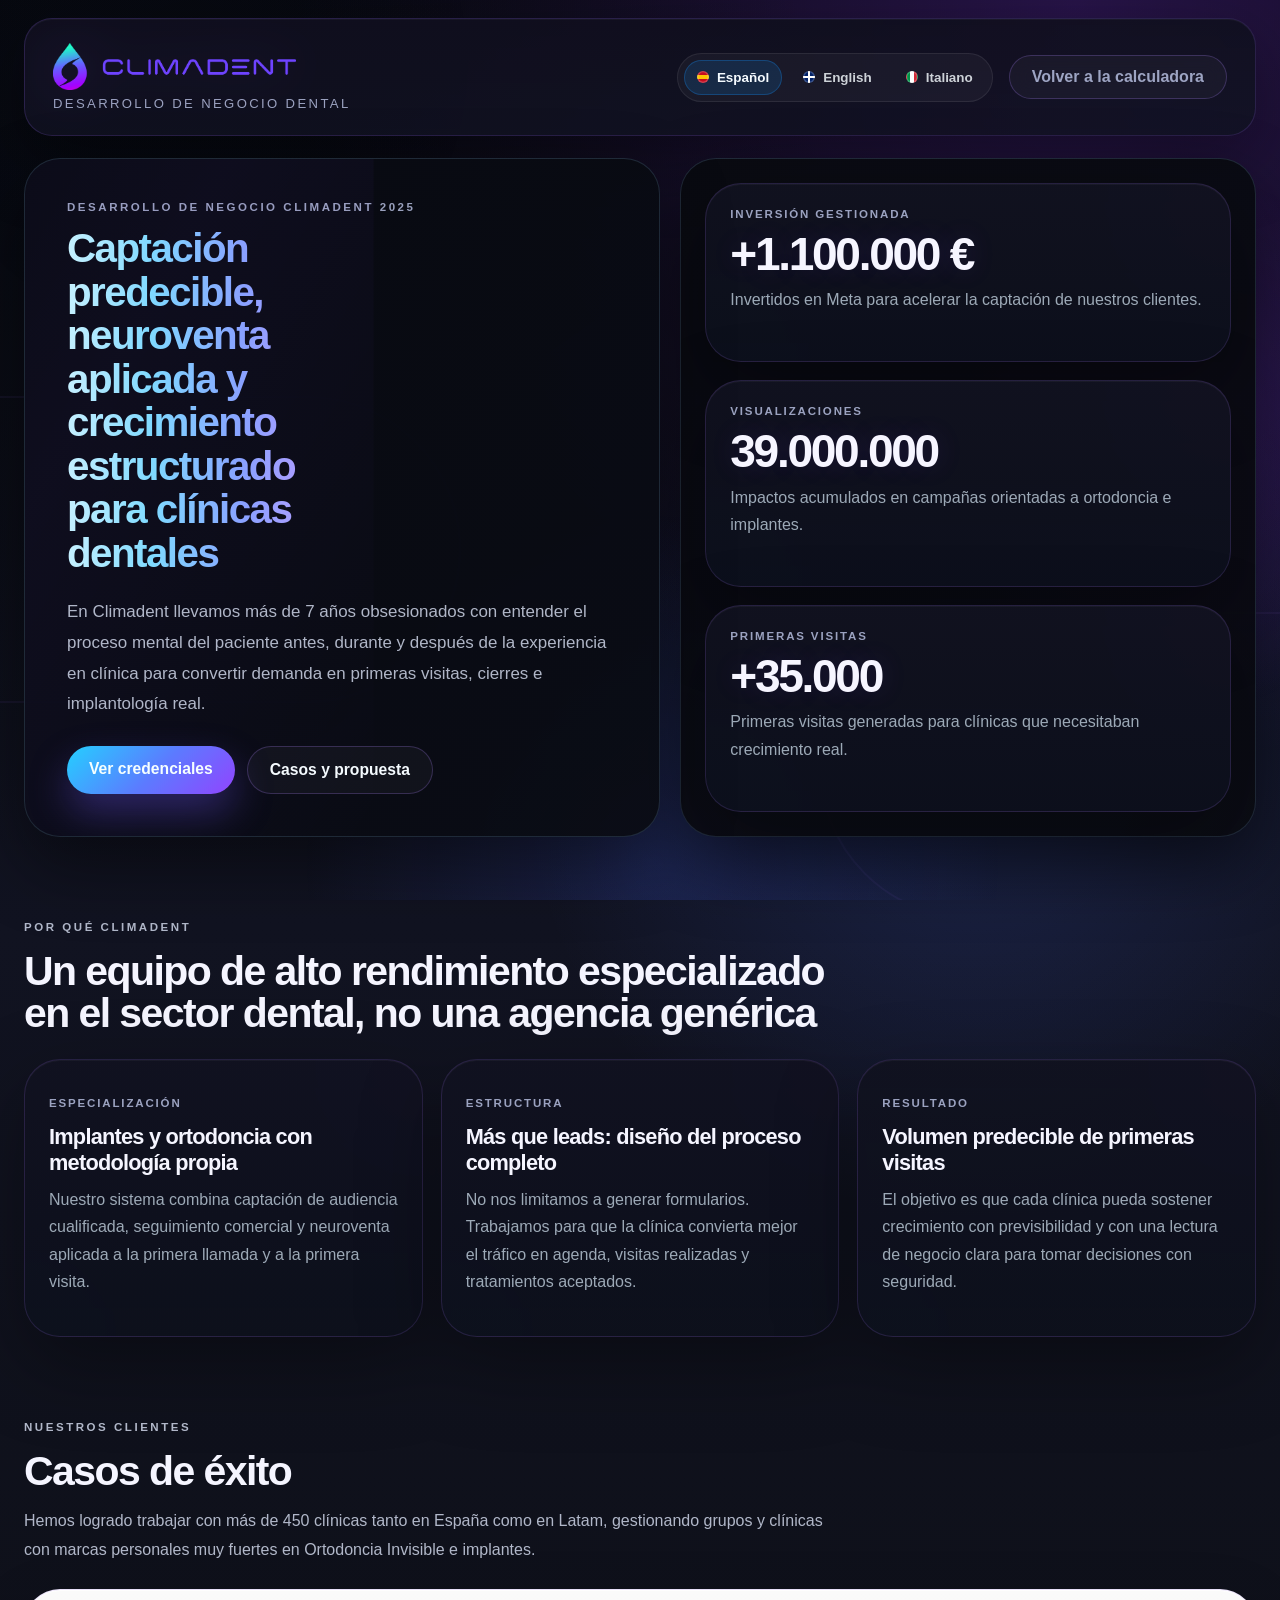
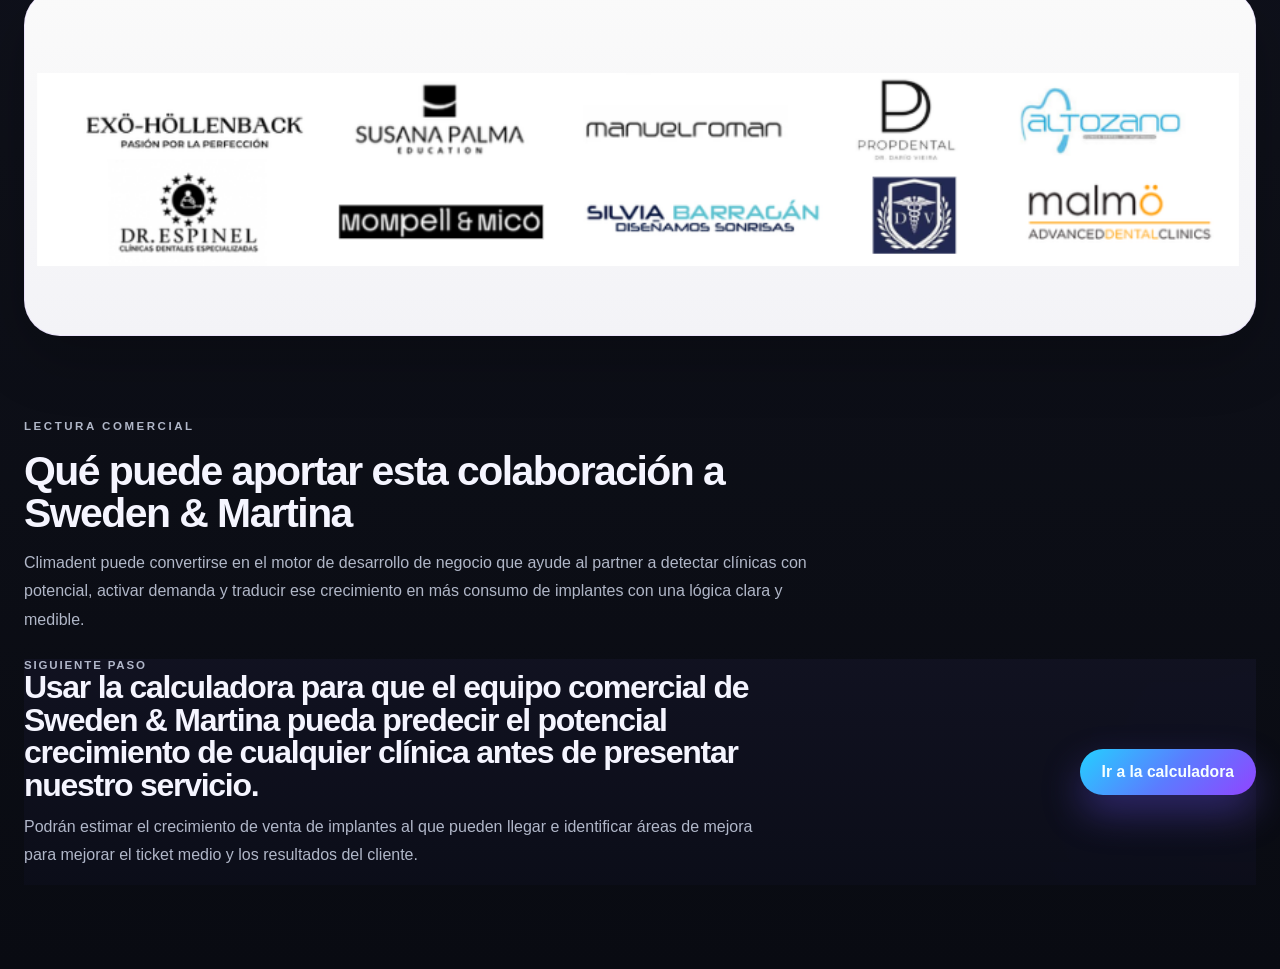
==== climadent-2025.html @ 1aa492bc "Build Climadent business landing" ====
<!DOCTYPE html>
<html lang="es">
  <head>
    <meta charset="UTF-8" />
    <meta name="viewport" content="width=device-width, initial-scale=1.0" />
    <title>Climadent | Desarrollo de negocio 2025</title>
    <meta
      id="meta-description"
      name="description"
      content="Presentación de Climadent: desarrollo de negocio, captación predecible y crecimiento estructurado para clínicas dentales."
    />
    <link rel="stylesheet" href="./styles.css" />
  </head>
  <body class="business-page">
    <div class="page-aura" aria-hidden="true">
      <div class="aura aura-one"></div>
      <div class="aura aura-two"></div>
      <div class="aura aura-three"></div>
      <div class="orbit orbit-left"></div>
      <div class="orbit orbit-right"></div>
    </div>

    <div class="page-shell">
      <header class="site-header business-header">
        <div class="brand-lockup" aria-label="Climadent">
          <div>
            <img
              class="brand-logo business-logo"
              src="./LOGO_color_horiz_transparent (1).png"
              alt="Climadent"
            />
            <p class="brand-subtitle" data-i18n="brandSubtitle">Desarrollo de negocio dental</p>
          </div>
        </div>

        <div class="header-actions">
          <div class="language-switcher" aria-label="Idioma">
            <button class="language-button is-active" type="button" data-lang="es">
              <span class="flag-dot flag-es" aria-hidden="true"></span>
              <span>Español</span>
            </button>
            <button class="language-button" type="button" data-lang="en">
              <span class="flag-dot flag-en" aria-hidden="true"></span>
              <span>English</span>
            </button>
            <button class="language-button" type="button" data-lang="it">
              <span class="flag-dot flag-it" aria-hidden="true"></span>
              <span>Italiano</span>
            </button>
          </div>

          <nav class="top-nav" aria-label="Principal">
            <a class="ghost-link" href="./index.html" data-i18n="backToCalculator">Volver a la calculadora</a>
          </nav>
        </div>
      </header>

      <main>
        <section class="hero business-hero">
          <div class="hero-copy business-copy">
            <p class="eyebrow" data-i18n="heroEyebrow">Desarrollo de negocio Climadent 2025</p>
            <h1 data-i18n="heroTitle">
              Captación predecible, neuroventa aplicada y crecimiento estructurado para clínicas
              dentales
            </h1>
            <p class="hero-text" data-i18n="heroText">
              En Climadent llevamos más de 7 años obsesionados con entender el proceso mental del
              paciente antes, durante y después de la experiencia en clínica para convertir demanda
              en primeras visitas, cierres e implantología real.
            </p>
            <div class="hero-actions business-actions">
              <a class="primary-button" href="#credenciales" data-i18n="seeCredentials">Ver credenciales</a>
              <a class="secondary-button" href="#propuesta" data-i18n="casesAndProposal">Casos y propuesta</a>
            </div>
          </div>

          <aside class="hero-panel business-panel">
            <div class="business-stat-grid">
              <article class="business-stat-card">
                <p class="mini-label" data-i18n="statInvestmentLabel">Inversión gestionada</p>
                <strong>+1.100.000 €</strong>
                <span data-i18n="statInvestmentText">
                  Invertidos en Meta para acelerar la captación de nuestros clientes.
                </span>
              </article>
              <article class="business-stat-card">
                <p class="mini-label" data-i18n="statViewsLabel">Visualizaciones</p>
                <strong>39.000.000</strong>
                <span data-i18n="statViewsText">
                  Impactos acumulados en campañas orientadas a ortodoncia e implantes.
                </span>
              </article>
              <article class="business-stat-card">
                <p class="mini-label" data-i18n="statVisitsLabel">Primeras visitas</p>
                <strong>+35.000</strong>
                <span data-i18n="statVisitsText">
                  Primeras visitas generadas para clínicas que necesitaban crecimiento real.
                </span>
              </article>
            </div>
          </aside>
        </section>

        <section class="business-section" id="credenciales">
          <div class="section-heading">
            <p class="eyebrow" data-i18n="whyClimadentEyebrow">Por qué Climadent</p>
            <h2 data-i18n="whyClimadentTitle">
              Un equipo de alto rendimiento especializado en el sector dental, no una agencia genérica
            </h2>
            <p data-i18n="whyClimadentText"></p>
          </div>

          <div class="business-card-grid">
            <article class="business-info-card">
              <p class="mini-label" data-i18n="specializationLabel">Especialización</p>
              <h3 data-i18n="specializationTitle">Implantes y ortodoncia con metodología propia</h3>
              <p data-i18n="specializationText">
                Nuestro sistema combina captación de audiencia cualificada, seguimiento comercial y
                neuroventa aplicada a la primera llamada y a la primera visita.
              </p>
            </article>
            <article class="business-info-card">
              <p class="mini-label" data-i18n="structureLabel">Estructura</p>
              <h3 data-i18n="structureTitle">Más que leads: diseño del proceso completo</h3>
              <p data-i18n="structureText">
                No nos limitamos a generar formularios. Trabajamos para que la clínica convierta
                mejor el tráfico en agenda, visitas realizadas y tratamientos aceptados.
              </p>
            </article>
            <article class="business-info-card">
              <p class="mini-label" data-i18n="resultLabel">Resultado</p>
              <h3 data-i18n="resultTitle">Volumen predecible de primeras visitas</h3>
              <p data-i18n="resultText">
                El objetivo es que cada clínica pueda sostener crecimiento con previsibilidad y con
                una lectura de negocio clara para tomar decisiones con seguridad.
              </p>
            </article>
          </div>
        </section>

        <section class="business-section" id="propuesta">
          <div class="section-heading">
            <p class="eyebrow" data-i18n="proposalEyebrow">Nuestros clientes</p>
            <h2 data-i18n="proposalTitle">Casos de éxito</h2>
            <p data-i18n="proposalText">
              Hemos logrado trabajar con más de 450 clínicas tanto en España como en Latam,
              gestionando grupos y clínicas con marcas personales muy fuertes en Ortodoncia Invisible
              e implantes.
            </p>
          </div>

          <article class="business-proof-board">
            <img
              src="./Diseño sin título.svg"
              alt="Logos de clínicas y prueba social de Climadent"
              data-i18n-alt="proposalAlt"
            />
          </article>
        </section>

        <section class="business-section">
          <div class="section-heading">
            <p class="eyebrow" data-i18n="commercialEyebrow">Lectura comercial</p>
            <h2 data-i18n="commercialTitle">
              Qué puede aportar esta colaboración a Sweden &amp; Martina
            </h2>
            <p data-i18n="commercialText">
              Climadent puede convertirse en el motor de desarrollo de negocio que ayude al partner
              a detectar clínicas con potencial, activar demanda y traducir ese crecimiento en más
              consumo de implantes con una lógica clara y medible.
            </p>
          </div>

          <article class="closing-panel business-closing">
            <div class="closing-copy">
              <p class="mini-label" data-i18n="nextStepLabel">Siguiente paso</p>
              <h3 data-i18n="nextStepTitle">
                Usar la calculadora para que el equipo comercial de Sweden &amp; Martina pueda predecir
                el potencial crecimiento de cualquier clínica antes de presentar nuestro servicio.
              </h3>
              <p data-i18n="nextStepText">
                Podrán estimar el crecimiento de venta de implantes al que pueden llegar e identificar
                áreas de mejora para mejorar el ticket medio y los resultados del cliente.
              </p>
            </div>
            <div class="closing-actions">
              <a class="primary-button" href="./index.html#simulador" data-i18n="goToCalculator">Ir a la calculadora</a>
            </div>
          </article>
        </section>
      </main>
    </div>

    <script>
      (() => {
        const translations = {
          es: {
            pageTitle: "Climadent | Desarrollo de negocio 2025",
            metaDescription:
              "Presentación de Climadent: desarrollo de negocio, captación predecible y crecimiento estructurado para clínicas dentales.",
            brandSubtitle: "Desarrollo de negocio dental",
            backToCalculator: "Volver a la calculadora",
            heroEyebrow: "Desarrollo de negocio Climadent 2025",
            heroTitle:
              "Captación predecible, neuroventa aplicada y crecimiento estructurado para clínicas dentales",
            heroText:
              "En Climadent llevamos más de 7 años obsesionados con entender el proceso mental del paciente antes, durante y después de la experiencia en clínica para convertir demanda en primeras visitas, cierres e implantología real.",
            seeCredentials: "Ver credenciales",
            casesAndProposal: "Casos y propuesta",
            statInvestmentLabel: "Inversión gestionada",
            statInvestmentText: "Invertidos en Meta para acelerar la captación de nuestros clientes.",
            statViewsLabel: "Visualizaciones",
            statViewsText: "Impactos acumulados en campañas orientadas a ortodoncia e implantes.",
            statVisitsLabel: "Primeras visitas",
            statVisitsText: "Primeras visitas generadas para clínicas que necesitaban crecimiento real.",
            whyClimadentEyebrow: "Por qué Climadent",
            whyClimadentTitle:
              "Un equipo de alto rendimiento especializado en el sector dental, no una agencia genérica",
            whyClimadentText: "",
            specializationLabel: "Especialización",
            specializationTitle: "Implantes y ortodoncia con metodología propia",
            specializationText:
              "Nuestro sistema combina captación de audiencia cualificada, seguimiento comercial y neuroventa aplicada a la primera llamada y a la primera visita.",
            structureLabel: "Estructura",
            structureTitle: "Más que leads: diseño del proceso completo",
            structureText:
              "No nos limitamos a generar formularios. Trabajamos para que la clínica convierta mejor el tráfico en agenda, visitas realizadas y tratamientos aceptados.",
            resultLabel: "Resultado",
            resultTitle: "Volumen predecible de primeras visitas",
            resultText:
              "El objetivo es que cada clínica pueda sostener crecimiento con previsibilidad y con una lectura de negocio clara para tomar decisiones con seguridad.",
            proposalEyebrow: "Nuestros clientes",
            proposalTitle: "Casos de éxito",
            proposalText:
              "Hemos logrado trabajar con más de 450 clínicas tanto en España como en Latam, gestionando grupos y clínicas con marcas personales muy fuertes en Ortodoncia Invisible e implantes.",
            proposalAlt: "Logos de clínicas y prueba social de Climadent",
            commercialEyebrow: "Lectura comercial",
            commercialTitle: "Qué puede aportar esta colaboración a Sweden & Martina",
            commercialText:
              "Climadent puede convertirse en el motor de desarrollo de negocio que ayude al partner a detectar clínicas con potencial, activar demanda y traducir ese crecimiento en más consumo de implantes con una lógica clara y medible.",
            nextStepLabel: "Siguiente paso",
            nextStepTitle:
              "Usar la calculadora para que el equipo comercial de Sweden & Martina pueda predecir el potencial crecimiento de cualquier clínica antes de presentar nuestro servicio.",
            nextStepText:
              "Podrán estimar el crecimiento de venta de implantes al que pueden llegar e identificar áreas de mejora para mejorar el ticket medio y los resultados del cliente.",
            goToCalculator: "Ir a la calculadora"
          },
          en: {
            pageTitle: "Climadent | Business Development 2025",
            metaDescription:
              "Climadent presentation: business development, predictable patient acquisition and structured growth for dental clinics.",
            brandSubtitle: "Dental business development",
            backToCalculator: "Back to calculator",
            heroEyebrow: "Climadent business development 2025",
            heroTitle:
              "Predictable acquisition, applied neuro-sales and structured growth for dental clinics",
            heroText:
              "At Climadent, we have spent more than 7 years obsessively studying the patient's mental process before, during and after the clinic experience to turn demand into first visits, closures and real implant dentistry.",
            seeCredentials: "See credentials",
            casesAndProposal: "Cases and proposal",
            statInvestmentLabel: "Managed investment",
            statInvestmentText: "Invested in Meta to accelerate patient acquisition for our clients.",
            statViewsLabel: "Views",
            statViewsText: "Accumulated impressions in campaigns focused on orthodontics and implants.",
            statVisitsLabel: "First visits",
            statVisitsText: "First visits generated for clinics that needed real growth.",
            whyClimadentEyebrow: "Why Climadent",
            whyClimadentTitle:
              "A high-performance team specialized in the dental sector, not a generic agency",
            whyClimadentText: "",
            specializationLabel: "Specialization",
            specializationTitle: "Implants and orthodontics with our own methodology",
            specializationText:
              "Our system combines qualified audience acquisition, commercial follow-up and neuro-sales applied to the first call and the first visit.",
            structureLabel: "Structure",
            structureTitle: "More than leads: full process design",
            structureText:
              "We do not just generate forms. We work so the clinic converts traffic better into bookings, attended visits and accepted treatments.",
            resultLabel: "Outcome",
            resultTitle: "Predictable volume of first visits",
            resultText:
              "The goal is for each clinic to sustain growth with predictability and a clear business reading to make decisions with confidence.",
            proposalEyebrow: "Our clients",
            proposalTitle: "Success stories",
            proposalText:
              "We have managed to work with more than 450 clinics across Spain and Latam, managing groups and clinics with very strong personal brands in invisible orthodontics and implants.",
            proposalAlt: "Clinic logos and Climadent social proof",
            commercialEyebrow: "Commercial reading",
            commercialTitle: "What this collaboration can bring to Sweden & Martina",
            commercialText:
              "Climadent can become the business-development engine that helps the partner detect clinics with potential, activate demand and translate that growth into greater implant consumption with a clear, measurable logic.",
            nextStepLabel: "Next step",
            nextStepTitle:
              "Use the calculator so the Sweden & Martina sales team can predict the potential growth of any clinic before presenting our service.",
            nextStepText:
              "They will be able to estimate the implant sales growth each clinic can achieve and identify improvement areas to increase average ticket and client results.",
            goToCalculator: "Go to calculator"
          },
          it: {
            pageTitle: "Climadent | Sviluppo business 2025",
            metaDescription:
              "Presentazione di Climadent: sviluppo business, acquisizione prevedibile e crescita strutturata per cliniche dentali.",
            brandSubtitle: "Sviluppo business dentale",
            backToCalculator: "Torna al calcolatore",
            heroEyebrow: "Sviluppo business Climadent 2025",
            heroTitle:
              "Acquisizione prevedibile, neurovendita applicata e crescita strutturata per cliniche dentali",
            heroText:
              "In Climadent lavoriamo da oltre 7 anni per comprendere in profondità il processo mentale del paziente prima, durante e dopo l'esperienza in clinica, trasformando la domanda in prime visite, chiusure e implantologia reale.",
            seeCredentials: "Vedi credenziali",
            casesAndProposal: "Casi e proposta",
            statInvestmentLabel: "Investimento gestito",
            statInvestmentText: "Investiti su Meta per accelerare l'acquisizione dei nostri clienti.",
            statViewsLabel: "Visualizzazioni",
            statViewsText: "Impression cumulative in campagne orientate a ortodonzia e impianti.",
            statVisitsLabel: "Prime visite",
            statVisitsText: "Prime visite generate per cliniche che avevano bisogno di crescita reale.",
            whyClimadentEyebrow: "Perché Climadent",
            whyClimadentTitle:
              "Un team ad alte prestazioni specializzato nel settore dentale, non un'agenzia generica",
            whyClimadentText: "",
            specializationLabel: "Specializzazione",
            specializationTitle: "Impianti e ortodonzia con metodologia proprietaria",
            specializationText:
              "Il nostro sistema combina acquisizione di audience qualificata, follow-up commerciale e neurovendita applicata alla prima chiamata e alla prima visita.",
            structureLabel: "Struttura",
            structureTitle: "Più dei lead: progettazione dell'intero processo",
            structureText:
              "Non ci limitiamo a generare moduli. Lavoriamo perché la clinica converta meglio il traffico in appuntamenti, visite effettuate e trattamenti accettati.",
            resultLabel: "Risultato",
            resultTitle: "Volume prevedibile di prime visite",
            resultText:
              "L'obiettivo è che ogni clinica possa sostenere la crescita con prevedibilità e una lettura chiara del business per prendere decisioni con sicurezza.",
            proposalEyebrow: "I nostri clienti",
            proposalTitle: "Casi di successo",
            proposalText:
              "Abbiamo lavorato con più di 450 cliniche tra Spagna e Latam, gestendo gruppi e cliniche con brand personali molto forti nell'ortodonzia invisibile e negli impianti.",
            proposalAlt: "Loghi delle cliniche e prova sociale di Climadent",
            commercialEyebrow: "Lettura commerciale",
            commercialTitle: "Cosa può apportare questa collaborazione a Sweden & Martina",
            commercialText:
              "Climadent può diventare il motore di sviluppo business che aiuta il partner a individuare cliniche con potenziale, attivare domanda e tradurre quella crescita in maggiore consumo di impianti con una logica chiara e misurabile.",
            nextStepLabel: "Prossimo passo",
            nextStepTitle:
              "Usare il calcolatore affinché il team commerciale di Sweden & Martina possa prevedere il potenziale di crescita di qualsiasi clinica prima di presentare il nostro servizio.",
            nextStepText:
              "Potranno stimare la crescita nella vendita di impianti che ogni clinica può raggiungere e identificare aree di miglioramento per aumentare il ticket medio e i risultati del cliente.",
            goToCalculator: "Vai al calcolatore"
          }
        };

        const buttons = Array.from(document.querySelectorAll(".language-button"));
        const textNodes = document.querySelectorAll("[data-i18n]");
        const altNodes = document.querySelectorAll("[data-i18n-alt]");
        const metaDescription = document.getElementById("meta-description");

        function setLanguage(lang) {
          const copy = translations[lang] || translations.es;

          document.documentElement.lang = lang;
          document.title = copy.pageTitle;
          metaDescription.setAttribute("content", copy.metaDescription);

          textNodes.forEach((node) => {
            const key = node.dataset.i18n;
            if (Object.prototype.hasOwnProperty.call(copy, key)) {
              node.innerHTML = copy[key];
            }
          });

          altNodes.forEach((node) => {
            const key = node.dataset.i18nAlt;
            if (Object.prototype.hasOwnProperty.call(copy, key)) {
              node.setAttribute("alt", copy[key]);
            }
          });

          buttons.forEach((button) => {
            button.classList.toggle("is-active", button.dataset.lang === lang);
          });
        }

        buttons.forEach((button) => {
          button.addEventListener("click", () => setLanguage(button.dataset.lang));
        });

        setLanguage("es");
      })();
    </script>
  </body>
</html>
---- styles.css ----
:root {
  --bg: #02060b;
  --bg-soft: #07111a;
  --bg-panel: rgba(7, 17, 26, 0.88);
  --bg-panel-strong: rgba(10, 24, 38, 0.96);
  --bg-card: rgba(9, 22, 34, 0.82);
  --surface: rgba(12, 27, 42, 0.84);
  --surface-soft: rgba(16, 36, 56, 0.8);
  --surface-bright: rgba(255, 255, 255, 0.06);
  --text: #f5fbff;
  --muted: rgba(212, 228, 242, 0.72);
  --muted-soft: rgba(212, 228, 242, 0.52);
  --line: rgba(120, 167, 205, 0.2);
  --line-strong: rgba(39, 154, 255, 0.42);
  --blue: #1494ff;
  --blue-strong: #0d6fff;
  --blue-soft: rgba(20, 148, 255, 0.14);
  --cyan: #18b9ff;
  --gold: #d7c16a;
  --shadow: 0 28px 70px rgba(0, 0, 0, 0.42);
  --radius-xl: 36px;
  --radius-lg: 24px;
  --radius-md: 18px;
  --radius-sm: 14px;
}

* {
  box-sizing: border-box;
}

html {
  scroll-behavior: smooth;
}

body {
  margin: 0;
  font-family: "Segoe UI Variable Text", "Segoe UI", "Aptos", sans-serif;
  color: var(--text);
  overflow-x: hidden;
  background:
    radial-gradient(circle at top left, rgba(26, 150, 255, 0.18), transparent 22%),
    radial-gradient(circle at 80% 12%, rgba(53, 119, 221, 0.2), transparent 24%),
    linear-gradient(180deg, #02060b 0%, #05101a 52%, #02060b 100%);
}

body::before {
  content: "";
  position: fixed;
  inset: 0;
  pointer-events: none;
  background:
    linear-gradient(rgba(255, 255, 255, 0.03) 1px, transparent 1px),
    linear-gradient(90deg, rgba(255, 255, 255, 0.03) 1px, transparent 1px);
  background-size: 60px 60px;
  opacity: 0.18;
  mask-image: linear-gradient(180deg, rgba(0, 0, 0, 0.55), transparent 85%);
}

.page-aura {
  position: fixed;
  inset: 0;
  pointer-events: none;
  overflow: hidden;
}

.aura,
.orbit {
  position: absolute;
  border-radius: 999px;
}

.aura-one {
  width: 46vw;
  height: 46vw;
  top: -18vw;
  left: -8vw;
  background: radial-gradient(circle, rgba(43, 160, 255, 0.22), transparent 68%);
}

.aura-two {
  width: 44vw;
  height: 44vw;
  top: 18vh;
  right: -12vw;
  background: radial-gradient(circle, rgba(29, 80, 181, 0.18), transparent 70%);
}

.aura-three {
  width: 54vw;
  height: 54vw;
  bottom: -24vw;
  left: 24vw;
  background: radial-gradient(circle, rgba(19, 111, 255, 0.1), transparent 72%);
}

.orbit {
  width: 54vw;
  height: 24vw;
  border: 2px solid rgba(111, 163, 220, 0.18);
  filter: blur(0.2px);
  opacity: 0.54;
}

.orbit-left {
  top: 44vh;
  left: -18vw;
}

.orbit-right {
  top: 68vh;
  right: -18vw;
}

.page-shell {
  width: min(1280px, calc(100% - 48px));
  margin: 0 auto;
  padding: 18px 0 84px;
  position: relative;
  z-index: 1;
}

.site-header,
.hero,
.pillars,
.simulator-section,
.results-section {
  position: relative;
  z-index: 1;
}

.site-header {
  display: flex;
  align-items: center;
  justify-content: space-between;
  gap: 20px;
  padding: 24px 28px;
  margin-bottom: 26px;
  border-radius: 28px;
  background: rgba(0, 0, 0, 0.82);
  border: 1px solid rgba(255, 255, 255, 0.08);
  box-shadow: var(--shadow);
}

.brand-lockup {
  display: flex;
  align-items: center;
  gap: 16px;
}

.brand-logo {
  width: clamp(180px, 20vw, 300px);
  height: auto;
  display: block;
}

.brand-subtitle,
.ghost-link,
.hero-text,
.section-heading p,
.pillar-card p,
.mini-label,
.impact-note p,
.insight-card p,
.question-helper,
.option-description,
.table-wrap,
th,
td,
.profile-top p:last-child,
.panel-list,
.chart-labels span,
.kpi-card span,
.product-copy p:last-child {
  color: var(--muted);
}

.brand-subtitle {
  margin: 6px 0 0;
  font-size: 0.82rem;
  letter-spacing: 0.18em;
  text-transform: uppercase;
  color: rgba(255, 255, 255, 0.46);
}

.brand-collab {
  margin-top: 12px;
  display: inline-flex;
  align-items: center;
  gap: 10px;
  padding: 7px 12px;
  border-radius: 999px;
  background: rgba(255, 255, 255, 0.03);
  border: 1px solid rgba(255, 255, 255, 0.08);
}

.brand-collab span,
.hero-signature-label {
  font-size: 0.72rem;
  letter-spacing: 0.12em;
  text-transform: uppercase;
  color: rgba(212, 228, 242, 0.58);
  font-weight: 700;
}

.brand-collab-logo {
  height: 18px;
  width: auto;
  display: block;
}

.top-nav {
  display: flex;
  align-items: center;
  gap: 12px;
}

.header-actions {
  display: flex;
  align-items: center;
  gap: 16px;
}

.language-switcher {
  display: flex;
  align-items: center;
  gap: 8px;
  padding: 6px;
  border-radius: 999px;
  background: rgba(255, 255, 255, 0.04);
  border: 1px solid rgba(255, 255, 255, 0.08);
}

.language-button {
  appearance: none;
  border: 1px solid transparent;
  background: transparent;
  color: rgba(245, 251, 255, 0.82);
  border-radius: 999px;
  padding: 9px 12px;
  display: inline-flex;
  align-items: center;
  gap: 8px;
  font-size: 0.84rem;
  font-weight: 700;
  cursor: pointer;
  transition:
    background 180ms ease,
    border-color 180ms ease,
    color 180ms ease,
    transform 180ms ease;
}

.language-button:hover {
  transform: translateY(-1px);
  border-color: rgba(255, 255, 255, 0.14);
  color: #ffffff;
}

.language-button.is-active {
  background: rgba(20, 148, 255, 0.14);
  border-color: rgba(20, 148, 255, 0.28);
  color: #f5fbff;
}

.flag-dot {
  width: 12px;
  height: 12px;
  border-radius: 999px;
  border: 1px solid rgba(255, 255, 255, 0.22);
  box-shadow: inset 0 0 0 0.3px rgba(255, 255, 255, 0.22);
  flex: 0 0 auto;
}

.flag-es {
  background: linear-gradient(180deg, #c60b1e 0 28%, #ffc400 28% 72%, #c60b1e 72% 100%);
}

.flag-en {
  background:
    linear-gradient(90deg, rgba(255, 255, 255, 0) 42%, #ffffff 42% 58%, rgba(255, 255, 255, 0) 58%),
    linear-gradient(180deg, rgba(255, 255, 255, 0) 42%, #ffffff 42% 58%, rgba(255, 255, 255, 0) 58%),
    linear-gradient(90deg, rgba(255, 255, 255, 0) 46%, #c8102e 46% 54%, rgba(255, 255, 255, 0) 54%),
    linear-gradient(180deg, rgba(255, 255, 255, 0) 46%, #c8102e 46% 54%, rgba(255, 255, 255, 0) 54%),
    #012169;
}

.flag-it {
  background: linear-gradient(90deg, #009246 0 33.33%, #ffffff 33.33% 66.66%, #ce2b37 66.66% 100%);
}

.top-nav-link {
  color: rgba(255, 255, 255, 0.84);
  text-decoration: none;
  font-weight: 600;
  font-size: 0.95rem;
  padding: 10px 14px;
  border-radius: 999px;
  transition: color 180ms ease, background 180ms ease;
}

.top-nav-link:hover {
  color: #ffffff;
  background: rgba(255, 255, 255, 0.06);
}

.ghost-link,
.ghost-button {
  border: 1px solid rgba(255, 255, 255, 0.18);
  color: var(--text);
  background: rgba(255, 255, 255, 0.04);
  text-decoration: none;
  border-radius: 999px;
  padding: 12px 22px;
  font-weight: 700;
  backdrop-filter: blur(10px);
  transition: transform 180ms ease, border-color 180ms ease, background 180ms ease, box-shadow 180ms ease;
}

.ghost-link:hover,
.ghost-button:hover,
.nav-button:hover,
.option-card:hover {
  transform: translateY(-1px);
  border-color: rgba(255, 255, 255, 0.28);
}

.hero {
  display: grid;
  grid-template-columns: minmax(0, 1.34fr) minmax(280px, 0.66fr);
  gap: 20px;
  align-items: stretch;
  margin-bottom: 80px;
}

.hero-copy,
.hero-panel,
.pillar-card,
.simulator-card,
.profile-card,
.result-panel,
.insight-card,
.kpi-card {
  border: 1px solid var(--line);
  box-shadow: var(--shadow);
}

.hero-copy {
  padding: 42px;
  border-radius: var(--radius-xl);
  background:
    linear-gradient(145deg, rgba(5, 13, 21, 0.98), rgba(8, 22, 34, 0.92)),
    radial-gradient(circle at top right, rgba(32, 142, 255, 0.16), transparent 32%);
  position: relative;
  overflow: hidden;
}

.hero-copy::after {
  content: "";
  position: absolute;
  inset: 0;
  background:
    linear-gradient(120deg, transparent 0%, rgba(19, 148, 255, 0.08) 48%, transparent 100%);
  transform: translateX(-45%);
}

.hero-panel {
  border-radius: var(--radius-xl);
  background:
    linear-gradient(180deg, rgba(4, 10, 16, 0.96), rgba(6, 17, 26, 0.94)),
    radial-gradient(circle at top right, rgba(18, 149, 255, 0.16), transparent 32%);
  color: #f4fbfc;
  padding: 24px;
  display: grid;
  gap: 18px;
}

.hero-panel-card {
  border-radius: var(--radius-lg);
  position: relative;
}

.hero-product-card {
  min-height: 290px;
  padding: 28px;
  overflow: hidden;
  border: 1px solid rgba(93, 141, 184, 0.18);
  background:
    linear-gradient(115deg, rgba(5, 17, 30, 0.96), rgba(9, 28, 43, 0.88) 58%, rgba(20, 89, 168, 0.66) 100%);
}

.hero-panel-grid {
  display: grid;
  grid-template-columns: repeat(2, minmax(0, 1fr));
  gap: 16px;
}

.product-metal {
  position: absolute;
  right: -30px;
  bottom: -12px;
  width: 240px;
  height: 240px;
  border-radius: 999px;
  opacity: 0.44;
  background:
    radial-gradient(circle at 35% 35%, rgba(255, 255, 255, 0.58), rgba(180, 191, 203, 0.28) 18%, rgba(17, 25, 35, 0.08) 32%, rgba(1, 6, 12, 0) 33%),
    radial-gradient(circle at 50% 50%, rgba(240, 245, 249, 0.2), rgba(120, 136, 149, 0.04) 28%, rgba(0, 0, 0, 0) 30%),
    linear-gradient(135deg, rgba(255, 255, 255, 0.1), rgba(100, 118, 137, 0.02));
  box-shadow:
    inset 0 0 18px rgba(255, 255, 255, 0.1),
    0 20px 42px rgba(0, 0, 0, 0.28);
  transform: rotate(-18deg);
}

.product-metal::before,
.product-metal::after {
  content: "";
  position: absolute;
  border-radius: 999px;
}

.product-metal::before {
  inset: 40px;
  border: 18px solid rgba(255, 255, 255, 0.26);
  box-shadow: inset 0 0 10px rgba(255, 255, 255, 0.08);
}

.product-metal::after {
  inset: 72px;
  background: radial-gradient(circle, rgba(4, 10, 16, 0.58), rgba(6, 16, 26, 0.72));
  box-shadow: inset 0 0 10px rgba(255, 255, 255, 0.04);
}

.product-copy {
  position: relative;
  z-index: 1;
  max-width: 310px;
}

.product-copy h2 {
  margin: 14px 0 0;
  font-size: clamp(1.55rem, 2.3vw, 2.2rem);
  line-height: 1.08;
  letter-spacing: -0.03em;
  font-family: "Segoe UI Variable Display", "Segoe UI Variable Text", "Segoe UI", "Aptos", sans-serif;
  font-weight: 680;
}

.product-copy p:last-child {
  margin-top: 14px;
  line-height: 1.75;
}

.glass-card,
.accent-card {
  padding: 22px;
}

.glass-card {
  background: rgba(255, 255, 255, 0.04);
  border: 1px solid rgba(255, 255, 255, 0.08);
}

.accent-card {
  background: linear-gradient(180deg, rgba(18, 149, 255, 0.18), rgba(18, 149, 255, 0.08));
  border: 1px solid rgba(20, 148, 255, 0.2);
}

.hero-panel .mini-label,
.insight-card .mini-label,
.closing-panel .mini-label,
.ghost-button,
th {
  color: rgba(224, 239, 251, 0.56);
}

.hero-panel p,
.hero-panel li,
.insight-card p,
.closing-panel p,
.closing-panel h3 {
  color: rgba(244, 251, 252, 0.95);
}

.eyebrow,
.mini-label {
  margin: 0;
  text-transform: uppercase;
  letter-spacing: 0.16em;
  font-size: 0.72rem;
  font-weight: 800;
}

.eyebrow {
  color: #6ec3ff;
  margin-bottom: 14px;
}

.hero h1,
.section-heading h2,
.pillar-card h2,
.result-panel h3,
.insight-card h3,
.question-title,
.closing-copy h3 {
  margin: 0;
  line-height: 1.02;
  font-family: "Segoe UI Variable Display", "Segoe UI Variable Text", "Segoe UI", "Aptos", sans-serif;
  font-weight: 700;
  letter-spacing: -0.045em;
}

.hero h1 {
  max-width: 18.5ch;
  font-size: clamp(1.72rem, 3.15vw, 3rem);
  letter-spacing: -0.038em;
  font-weight: 620;
  line-height: 1.08;
}

.hero h1 span,
.section-heading h2 span {
  display: inline;
  color: #7fd0ff;
}

.hero-text {
  max-width: 66ch;
  font-size: 1.06rem;
  line-height: 1.8;
  margin-top: 22px;
  position: relative;
  z-index: 1;
}

.hero-signature {
  margin-top: 18px;
  display: inline-flex;
  align-items: center;
  gap: 12px;
  padding: 10px 14px;
  border-radius: 999px;
  background: rgba(255, 255, 255, 0.035);
  border: 1px solid rgba(118, 158, 194, 0.12);
  position: relative;
  z-index: 1;
}

.hero-signature-logo {
  height: 22px;
  width: auto;
  display: block;
  filter: saturate(1.03) brightness(1.03);
}

.hero-actions {
  display: flex;
  flex-wrap: wrap;
  gap: 12px;
  margin-top: 28px;
  position: relative;
  z-index: 1;
}

.primary-button,
.secondary-button,
.nav-button {
  appearance: none;
  border: none;
  cursor: pointer;
  text-decoration: none;
  border-radius: 999px;
  padding: 14px 22px;
  font-weight: 800;
  font-size: 0.98rem;
  transition: transform 180ms ease, box-shadow 180ms ease, opacity 180ms ease, border-color 180ms ease;
}

.primary-button {
  background: linear-gradient(135deg, var(--blue), var(--blue-strong));
  color: #f5ffff;
  box-shadow: 0 14px 34px rgba(13, 111, 255, 0.34);
}

.cta-mobile {
  display: none;
}

.secondary-button,
.nav-button {
  background: rgba(255, 255, 255, 0.04);
  color: var(--text);
  border: 1px solid rgba(255, 255, 255, 0.12);
}

.hero-metrics {
  margin-top: 34px;
  display: grid;
  grid-template-columns: repeat(3, minmax(0, 1fr));
  gap: 14px;
  position: relative;
  z-index: 1;
}

.hero-metrics article {
  padding: 18px;
  border-radius: var(--radius-md);
  background: rgba(255, 255, 255, 0.04);
  border: 1px solid rgba(123, 168, 205, 0.12);
}

.hero-metrics strong {
  display: block;
  font-size: 1.9rem;
  line-height: 1;
}

.hero-metrics span {
  display: block;
  font-size: 0.92rem;
  margin-top: 10px;
  color: var(--muted);
  line-height: 1.55;
}

.panel-list {
  margin: 14px 0 0;
  padding-left: 18px;
  display: grid;
  gap: 10px;
  line-height: 1.7;
}

.pillars {
  display: grid;
  grid-template-columns: repeat(3, minmax(0, 1fr));
  gap: 18px;
  margin-bottom: 80px;
}

.pillar-card {
  padding: 28px;
  border-radius: var(--radius-lg);
  background:
    linear-gradient(180deg, rgba(7, 18, 28, 0.88), rgba(8, 22, 34, 0.78)),
    radial-gradient(circle at top right, rgba(18, 149, 255, 0.08), transparent 28%);
}

.pillar-card h2 {
  margin-top: 18px;
  font-size: 1.38rem;
  line-height: 1.16;
}

.pillar-card p:last-child {
  margin-top: 12px;
  line-height: 1.7;
}

.section-heading {
  max-width: 820px;
  margin-bottom: 24px;
}

.section-heading h2 {
  font-size: clamp(1.95rem, 3.2vw, 3.2rem);
  letter-spacing: -0.038em;
}

.section-heading p {
  margin-top: 14px;
  line-height: 1.8;
}

.simulator-section {
  margin-bottom: 80px;
}

.simulator-layout {
  display: grid;
  grid-template-columns: minmax(0, 1.08fr) minmax(320px, 0.92fr);
  gap: 20px;
  align-items: start;
}

.simulator-card,
.profile-card,
.result-panel,
.insight-card,
.kpi-card {
  border-radius: var(--radius-xl);
  background:
    linear-gradient(180deg, rgba(6, 15, 24, 0.94), rgba(8, 20, 31, 0.92)),
    radial-gradient(circle at top right, rgba(18, 149, 255, 0.08), transparent 36%);
  backdrop-filter: blur(14px);
}

.simulator-card {
  padding: 28px;
}

.progress-shell {
  display: grid;
  gap: 12px;
}

.progress-copy {
  display: flex;
  justify-content: space-between;
  gap: 16px;
  font-size: 0.9rem;
  font-weight: 700;
  color: var(--muted);
}

.progress-track {
  height: 12px;
  width: 100%;
  background: rgba(255, 255, 255, 0.08);
  border-radius: 999px;
  overflow: hidden;
}

.progress-bar {
  height: 100%;
  width: 10%;
  border-radius: inherit;
  background: linear-gradient(90deg, var(--cyan), var(--blue-strong));
  box-shadow: 0 0 26px rgba(20, 148, 255, 0.36);
  transition: width 260ms ease;
}

.question-stage {
  min-height: 430px;
  padding: 28px 0 10px;
}

.loading-state {
  min-height: 392px;
  display: grid;
  align-content: center;
  justify-items: center;
  text-align: center;
  padding: 12px 18px 8px;
}

.loading-core {
  position: relative;
  width: 156px;
  height: 156px;
  margin-bottom: 22px;
  display: grid;
  place-items: center;
}

.loading-core::before,
.loading-core::after {
  content: "";
  position: absolute;
  border-radius: 999px;
}

.loading-core::before {
  inset: 24px;
  background:
    radial-gradient(circle, rgba(127, 208, 255, 0.24), rgba(20, 148, 255, 0.08) 48%, rgba(20, 148, 255, 0) 74%);
  filter: blur(3px);
}

.loading-core::after {
  inset: 52px;
  background: radial-gradient(circle, rgba(245, 251, 255, 0.92), rgba(127, 208, 255, 0.55) 42%, rgba(20, 148, 255, 0.08) 72%, rgba(20, 148, 255, 0) 100%);
  box-shadow: 0 0 38px rgba(20, 148, 255, 0.24);
}

.loading-ring {
  position: absolute;
  inset: 0;
  border-radius: 999px;
  border: 1px solid rgba(117, 202, 255, 0.2);
}

.loading-ring-one {
  animation: loadingPulse 2.1s ease-out infinite;
}

.loading-ring-two {
  inset: 20px;
  border-color: rgba(117, 202, 255, 0.28);
  animation: loadingPulse 2.1s ease-out infinite 0.35s;
}

.loading-ring-three {
  inset: 40px;
  border-color: rgba(117, 202, 255, 0.36);
  animation: loadingPulse 2.1s ease-out infinite 0.7s;
}

.loading-title {
  margin: 0;
  max-width: 16ch;
  font-size: clamp(1.65rem, 2.6vw, 2.15rem);
  line-height: 1.06;
  letter-spacing: -0.04em;
  font-family: "Segoe UI Variable Display", "Segoe UI Variable Text", "Segoe UI", "Aptos", sans-serif;
  font-weight: 650;
}

.loading-helper {
  max-width: 48ch;
  margin: 14px 0 0;
  color: var(--muted);
  line-height: 1.75;
}

@keyframes loadingPulse {
  0% {
    opacity: 0.18;
    transform: scale(0.86);
  }

  45% {
    opacity: 0.7;
  }

  100% {
    opacity: 0;
    transform: scale(1.18);
  }
}

.question-category {
  display: inline-flex;
  align-items: center;
  gap: 10px;
  padding: 8px 14px;
  border-radius: 999px;
  background: rgba(18, 149, 255, 0.12);
  color: #8fd4ff;
  font-size: 0.84rem;
  font-weight: 800;
  border: 1px solid rgba(18, 149, 255, 0.16);
}

.question-title {
  font-size: clamp(1.85rem, 3.3vw, 2.75rem);
  letter-spacing: -0.04em;
  margin-top: 18px;
  max-width: 16ch;
}

.question-helper {
  margin-top: 14px;
  font-size: 1rem;
  line-height: 1.8;
  max-width: 60ch;
}

.options-grid {
  display: grid;
  gap: 14px;
  margin-top: 28px;
}

.number-question-card {
  margin-top: 28px;
  padding: 22px;
  border-radius: var(--radius-lg);
  border: 1px solid rgba(117, 159, 194, 0.16);
  background: linear-gradient(180deg, rgba(10, 24, 37, 0.92), rgba(10, 23, 35, 0.84));
}

.number-question-label {
  display: block;
  font-size: 0.84rem;
  letter-spacing: 0.08em;
  text-transform: uppercase;
  color: var(--muted-soft);
  font-weight: 700;
}

.number-input-shell {
  margin-top: 14px;
  display: flex;
  align-items: center;
  gap: 12px;
  padding: 16px 18px;
  border-radius: var(--radius-md);
  background: rgba(255, 255, 255, 0.04);
  border: 1px solid rgba(118, 158, 194, 0.14);
}

.number-question-input {
  width: 100%;
  border: none;
  background: transparent;
  color: var(--text);
  font-size: 2rem;
  line-height: 1;
  letter-spacing: -0.05em;
  font-weight: 700;
  outline: none;
}

.number-question-input::placeholder {
  color: rgba(212, 228, 242, 0.28);
}

.number-question-suffix {
  flex: 0 0 auto;
  font-size: 1.15rem;
  font-weight: 800;
  color: #8fd4ff;
}

.number-question-range {
  margin: 12px 0 0;
  color: var(--muted);
  font-size: 0.9rem;
}

.option-card {
  width: 100%;
  padding: 18px 18px 18px 20px;
  border-radius: var(--radius-md);
  border: 1px solid rgba(117, 159, 194, 0.16);
  background: linear-gradient(180deg, rgba(10, 24, 37, 0.9), rgba(10, 23, 35, 0.82));
  text-align: left;
  cursor: pointer;
  display: flex;
  align-items: flex-start;
  justify-content: space-between;
  gap: 16px;
  transition:
    transform 180ms ease,
    border-color 180ms ease,
    background 180ms ease,
    box-shadow 180ms ease;
}

.option-card.selected {
  border-color: rgba(18, 149, 255, 0.52);
  background:
    linear-gradient(135deg, rgba(18, 149, 255, 0.2), rgba(8, 22, 34, 0.92) 58%),
    linear-gradient(180deg, rgba(10, 24, 37, 0.94), rgba(10, 23, 35, 0.86));
  box-shadow: 0 18px 35px rgba(12, 77, 155, 0.18);
}

.option-card strong {
  display: block;
  font-size: 1rem;
  line-height: 1.45;
  color: var(--text);
}

.option-description {
  display: block;
  font-size: 0.92rem;
  line-height: 1.6;
  margin-top: 6px;
  max-width: 54ch;
}

.option-score {
  flex: 0 0 auto;
  min-width: 82px;
  text-align: right;
  font-weight: 800;
  font-size: 0.78rem;
  letter-spacing: 0.08em;
  text-transform: uppercase;
  color: #89d1ff;
}

.simulator-actions {
  display: flex;
  justify-content: space-between;
  gap: 12px;
  margin-top: 18px;
}

.nav-button[disabled] {
  opacity: 0.35;
  cursor: not-allowed;
  transform: none;
}

.profile-card {
  padding: 28px;
  position: sticky;
  top: 20px;
}

.profile-top h3 {
  margin: 10px 0 0;
  font-size: 1.8rem;
  line-height: 1.08;
  letter-spacing: -0.04em;
}

.summary-grid {
  display: grid;
  grid-template-columns: repeat(2, minmax(0, 1fr));
  gap: 14px;
  margin-top: 24px;
}

.summary-grid article,
.summary-card {
  padding: 16px;
  border-radius: var(--radius-md);
  border: 1px solid rgba(118, 158, 194, 0.16);
  background: rgba(255, 255, 255, 0.03);
}

.summary-grid span,
.summary-card span {
  display: block;
  font-size: 0.83rem;
  color: var(--muted-soft);
}

.summary-grid strong,
.summary-card strong {
  display: block;
  margin-top: 8px;
  font-size: 1rem;
  line-height: 1.4;
  color: var(--text);
}

.summary-card {
  width: 100%;
  text-align: left;
  cursor: pointer;
  appearance: none;
  transition:
    transform 180ms ease,
    border-color 180ms ease,
    background 180ms ease,
    box-shadow 180ms ease;
}

.summary-card:hover {
  transform: translateY(-1px);
  border-color: rgba(255, 255, 255, 0.18);
  background: rgba(255, 255, 255, 0.045);
}

.summary-card.is-complete {
  border-color: rgba(20, 148, 255, 0.18);
  background: linear-gradient(180deg, rgba(18, 149, 255, 0.08), rgba(255, 255, 255, 0.03));
}

.summary-card.is-pending strong {
  color: var(--muted);
}

.impact-note {
  margin-top: 22px;
  padding: 18px;
  border-radius: var(--radius-md);
  background: linear-gradient(180deg, rgba(18, 149, 255, 0.08), rgba(18, 149, 255, 0.02));
  border: 1px solid rgba(18, 149, 255, 0.14);
}

.impact-note p:last-child {
  margin-top: 10px;
  line-height: 1.7;
}

.location-visual {
  margin-top: 18px;
}

.location-map-card {
  border-radius: var(--radius-md);
  padding: 18px;
  border: 1px solid rgba(18, 149, 255, 0.14);
  background:
    linear-gradient(180deg, rgba(8, 18, 29, 0.94), rgba(9, 23, 36, 0.88)),
    radial-gradient(circle at top right, rgba(18, 149, 255, 0.12), transparent 38%);
}

.location-map-copy strong {
  display: block;
  margin-top: 8px;
  font-size: 1.02rem;
  color: var(--text);
}

.location-map-copy span {
  display: block;
  margin-top: 8px;
  color: var(--muted);
  font-size: 0.9rem;
  line-height: 1.55;
}

.spain-map {
  width: 100%;
  height: auto;
  display: block;
  margin-top: 16px;
}

.spain-map-shape,
.spain-map-island {
  fill: rgba(255, 255, 255, 0.04);
  stroke: rgba(121, 177, 230, 0.36);
  stroke-width: 2;
}

.spain-map-fill {
  fill: rgba(255, 255, 255, 0.025);
}

.map-zone-glow {
  fill: rgba(20, 148, 255, 0.16);
  filter: blur(14px);
  animation: mapGlow 2.2s ease-in-out infinite;
  animation-delay: var(--delay);
}

.map-zone-core {
  fill: rgba(118, 214, 255, 0.34);
  filter: blur(3px);
  animation: mapCorePulse 2.2s ease-in-out infinite;
  animation-delay: var(--delay);
}

.map-zone-ring {
  fill: none;
  stroke: rgba(131, 221, 255, 0.8);
  stroke-width: 2.4;
  opacity: 0;
  animation: mapPulse 2s cubic-bezier(0.14, 0.72, 0.26, 1) infinite;
  animation-delay: var(--delay);
}

@keyframes mapPulse {
  0% {
    opacity: 0.95;
    transform-origin: center;
    transform: scale(1);
  }

  45% {
    opacity: 0.45;
  }

  100% {
    opacity: 0;
    transform-origin: center;
    transform: scale(5.1);
  }
}

@keyframes mapGlow {
  0%,
  100% {
    opacity: 0.22;
    transform: scale(1);
  }

  50% {
    opacity: 0.5;
    transform: scale(1.22);
  }
}

@keyframes mapCorePulse {
  0%,
  100% {
    opacity: 0.35;
    transform: scale(1);
    transform-origin: center;
  }

  50% {
    opacity: 0.8;
    transform: scale(1.12);
    transform-origin: center;
  }
}

@keyframes mapAreaPulse {
  0%,
  100% {
    opacity: 0.28;
  }

  50% {
    opacity: 0.72;
  }
}

@keyframes mapSweep {
  0% {
    transform: translateX(0);
    opacity: 0;
  }

  16% {
    opacity: 0.3;
  }

  50% {
    transform: translateX(250px);
    opacity: 0.7;
  }

  100% {
    transform: translateX(470px);
    opacity: 0;
  }
}

.location-map-card {
  overflow: hidden;
}

.spain-map {
  margin-top: 18px;
}

.spain-map-shape,
.spain-map-island {
  fill: rgba(255, 255, 255, 0.035);
  stroke: rgba(132, 184, 233, 0.44);
  stroke-width: 2.1;
}

.spain-map-fill {
  fill: rgba(255, 255, 255, 0.02);
}

.spain-map-grid {
  fill: none;
  stroke: rgba(133, 195, 248, 0.16);
  stroke-width: 1.15;
  stroke-linecap: round;
}

.spain-map-scan {
  fill: rgba(123, 212, 255, 0.12);
  filter: blur(12px);
  mix-blend-mode: screen;
  animation: mapSweep 4.6s ease-in-out infinite;
}

.map-zone-area {
  fill: rgba(20, 150, 255, 0.16);
  stroke: rgba(134, 224, 255, 0.3);
  stroke-width: 1;
  animation: mapAreaPulse 2.4s ease-in-out infinite;
  animation-delay: var(--delay);
}

.hidden {
  display: none;
}

.results-hero {
  display: grid;
  grid-template-columns: minmax(0, 1.05fr) minmax(340px, 0.95fr);
  gap: 20px;
}

.kpi-stack {
  display: grid;
  grid-template-columns: repeat(2, minmax(0, 1fr));
  gap: 18px;
}

.kpi-card {
  padding: 22px;
  display: flex;
  flex-direction: column;
  min-height: 220px;
}

.kpi-card-value {
  flex: 1;
  display: flex;
  align-items: center;
  justify-content: center;
  min-height: 86px;
}

.kpi-card strong {
  display: block;
  font-size: 2.5rem;
  letter-spacing: -0.05em;
  margin-top: 0;
  text-align: center;
}

.kpi-card span {
  display: block;
  line-height: 1.7;
}

.kpi-card-content {
  display: grid;
  gap: 10px;
  padding-top: 10px;
}

.kpi-card-trail {
  margin: 0;
  color: var(--text-soft);
  font-size: 0.92rem;
  line-height: 1.45;
  letter-spacing: -0.01em;
}

.results-grid {
  display: grid;
  grid-template-columns: repeat(2, minmax(0, 1fr));
  gap: 20px;
  margin-top: 20px;
}

.result-panel,
.insight-card {
  padding: 26px;
}

.panel-header {
  display: flex;
  align-items: center;
  justify-content: space-between;
  gap: 16px;
  margin-bottom: 22px;
}

.panel-header h3 {
  font-size: 1.56rem;
}

.panel-chip {
  flex: 0 0 auto;
  border-radius: 999px;
  background: rgba(18, 149, 255, 0.14);
  color: #92d6ff;
  padding: 10px 14px;
  font-size: 0.82rem;
  font-weight: 800;
}

.funnel-chart,
.comparison-chart {
  display: grid;
  gap: 14px;
}

.funnel-row,
.comparison-row {
  display: grid;
  gap: 8px;
}

.chart-labels {
  display: flex;
  justify-content: space-between;
  gap: 10px;
  font-size: 0.92rem;
}

.chart-labels strong {
  font-size: 0.92rem;
  color: var(--text);
}

.funnel-bar-shell,
.comparison-bar-shell {
  width: 100%;
  border-radius: 999px;
  overflow: hidden;
  background: rgba(255, 255, 255, 0.08);
}

.funnel-bar,
.comparison-bar-current,
.comparison-bar-optimized {
  height: 14px;
  border-radius: inherit;
}

.funnel-bar {
  background: linear-gradient(90deg, rgba(24, 185, 255, 0.5), rgba(13, 111, 255, 0.98));
}

.comparison-shell {
  display: grid;
  gap: 8px;
}

.comparison-bar-current {
  background: rgba(212, 228, 242, 0.24);
}

.comparison-bar-optimized {
  background: linear-gradient(90deg, var(--cyan), var(--blue-strong));
}

.insight-card {
  background:
    linear-gradient(180deg, rgba(4, 10, 16, 0.98), rgba(6, 17, 26, 0.9)),
    radial-gradient(circle at top right, rgba(18, 149, 255, 0.2), transparent 34%);
}

.insight-list {
  display: grid;
  gap: 10px;
  margin-top: 20px;
}

.insight-pill {
  padding: 14px 16px;
  border-radius: 16px;
  background: rgba(255, 255, 255, 0.05);
  border: 1px solid rgba(255, 255, 255, 0.08);
  line-height: 1.6;
}

.insight-score-block {
  display: grid;
  grid-template-columns: 128px minmax(0, 1fr);
  gap: 18px;
  align-items: center;
  padding: 16px;
  border-radius: 18px;
  background:
    linear-gradient(180deg, rgba(18, 149, 255, 0.08), rgba(255, 255, 255, 0.03)),
    radial-gradient(circle at top left, rgba(24, 185, 255, 0.12), transparent 42%);
  border: 1px solid rgba(20, 148, 255, 0.16);
}

.insight-score-orbit {
  --score-deg: calc(var(--score) * 360deg);
  width: 128px;
  height: 128px;
  border-radius: 999px;
  display: grid;
  place-items: center;
  background:
    radial-gradient(circle at center, rgba(127, 208, 255, 0.2), rgba(127, 208, 255, 0) 56%),
    conic-gradient(from 180deg, rgba(20, 148, 255, 0.12) 0deg, rgba(20, 148, 255, 0.12) calc(var(--score-deg) - 24deg), rgba(24, 185, 255, 0.9) var(--score-deg), rgba(255, 255, 255, 0.08) var(--score-deg), rgba(255, 255, 255, 0.08) 360deg);
  box-shadow:
    inset 0 0 0 1px rgba(255, 255, 255, 0.04),
    0 0 32px rgba(20, 148, 255, 0.16);
  position: relative;
}

.insight-score-orbit::before {
  content: "";
  position: absolute;
  inset: 10px;
  border-radius: 999px;
  background: linear-gradient(180deg, rgba(4, 10, 16, 0.94), rgba(9, 23, 36, 0.96));
  border: 1px solid rgba(120, 167, 205, 0.14);
}

.insight-score-core {
  position: relative;
  z-index: 1;
  display: grid;
  place-items: center;
  gap: 2px;
}

.insight-score-core strong {
  font-size: 2.25rem;
  letter-spacing: -0.06em;
  line-height: 1;
}

.insight-score-core span {
  font-size: 0.84rem;
  color: var(--muted);
  font-weight: 700;
}

.insight-score-copy p:last-child {
  margin: 8px 0 0;
  color: var(--muted);
  line-height: 1.7;
}

.insight-recommendation strong {
  display: block;
  font-size: 0.98rem;
  color: var(--text);
  margin-bottom: 8px;
}

.insight-recommendation span {
  display: block;
  color: var(--muted);
  line-height: 1.7;
}

.table-panel {
  margin-top: 20px;
}

.impact-panel {
  margin-top: 20px;
}

.impact-matrix {
  display: grid;
  grid-template-columns: repeat(5, minmax(0, 1fr));
  gap: 14px;
}

.impact-column {
  border-radius: var(--radius-md);
  border: 1px solid rgba(255, 255, 255, 0.08);
  background: rgba(255, 255, 255, 0.03);
  padding: 16px;
  display: flex;
  flex-direction: column;
}

.impact-column h4 {
  margin: 0;
  font-size: 1rem;
  letter-spacing: -0.02em;
}

.impact-column p {
  margin: 8px 0 0;
  color: var(--muted-soft);
  font-size: 0.88rem;
  line-height: 1.55;
}

.impact-list {
  display: grid;
  gap: 10px;
  margin-top: auto;
  padding-top: 18px;
}

.impact-item {
  border-radius: 14px;
  padding: 12px 12px 11px;
  background: rgba(18, 149, 255, 0.08);
  border: 1px solid rgba(18, 149, 255, 0.12);
  min-height: 44px;
  display: flex;
  align-items: center;
}

.impact-item strong {
  display: block;
  color: var(--text);
  font-size: 0.92rem;
  line-height: 1.35;
}

.impact-item span {
  display: block;
  margin-top: 5px;
  color: var(--muted);
  font-size: 0.84rem;
  line-height: 1.55;
}

.table-wrap {
  overflow-x: auto;
}

table {
  width: 100%;
  border-collapse: collapse;
  min-width: 760px;
}

th,
td {
  text-align: left;
  padding: 16px 12px;
  border-bottom: 1px solid rgba(255, 255, 255, 0.08);
  font-size: 0.95rem;
}

th {
  font-size: 0.78rem;
  text-transform: uppercase;
  letter-spacing: 0.1em;
}

td strong {
  color: var(--text);
}

.value-positive {
  color: #8cd6ff;
  font-weight: 800;
}

.closing-panel {
  margin-top: 20px;
  display: flex;
  align-items: center;
  justify-content: space-between;
  gap: 20px;
  background:
    linear-gradient(120deg, rgba(4, 10, 16, 0.96), rgba(8, 22, 34, 0.9)),
    radial-gradient(circle at right center, rgba(18, 149, 255, 0.16), transparent 34%);
}

.closing-copy {
  max-width: 760px;
}

.closing-copy h3 {
  font-size: 2rem;
  letter-spacing: -0.04em;
}

.closing-copy p:last-child {
  margin-top: 12px;
  line-height: 1.75;
}

.closing-actions {
  display: flex;
  flex-wrap: wrap;
  gap: 12px;
}

body.business-page {
  background:
    radial-gradient(circle at 12% 8%, rgba(7, 10, 18, 0.72), transparent 26%),
    radial-gradient(circle at 84% 0%, rgba(138, 53, 255, 0.24), transparent 28%),
    radial-gradient(circle at 76% 30%, rgba(74, 112, 255, 0.18), transparent 22%),
    linear-gradient(180deg, #08090f 0%, #111321 36%, #0e1019 68%, #090b12 100%);
}

body.business-page::before {
  background:
    linear-gradient(rgba(255, 255, 255, 0.028) 1px, transparent 1px),
    linear-gradient(90deg, rgba(255, 255, 255, 0.024) 1px, transparent 1px);
  background-size: 56px 56px;
  opacity: 0.12;
}

.business-page .aura-one {
  background: radial-gradient(circle, rgba(8, 10, 16, 0.08), transparent 68%);
}

.business-page .aura-two {
  background: radial-gradient(circle, rgba(137, 57, 255, 0.24), transparent 70%);
}

.business-page .aura-three {
  background: radial-gradient(circle, rgba(71, 100, 255, 0.18), transparent 72%);
}

.business-page .orbit {
  border-color: rgba(161, 112, 255, 0.16);
  opacity: 0.42;
}

.business-page .page-shell {
  width: min(1240px, calc(100% - 48px));
}

.business-header {
  margin-bottom: 22px;
  background:
    linear-gradient(180deg, rgba(16, 15, 30, 0.94), rgba(17, 18, 33, 0.9)),
    radial-gradient(circle at top right, rgba(126, 79, 255, 0.16), transparent 38%);
  border-color: rgba(156, 104, 255, 0.18);
  box-shadow:
    0 24px 70px rgba(0, 0, 0, 0.36),
    inset 0 1px 0 rgba(255, 255, 255, 0.04);
}

.business-logo {
  width: clamp(180px, 19vw, 270px);
  filter: drop-shadow(0 0 24px rgba(132, 60, 255, 0.16)) saturate(1.03);
}

.business-hero {
  grid-template-columns: minmax(0, 1.05fr) minmax(320px, 0.95fr);
}

.business-page .hero-copy {
  background:
    linear-gradient(145deg, rgba(8, 10, 18, 0.98), rgba(10, 12, 20, 0.96)),
    radial-gradient(circle at top right, rgba(122, 70, 255, 0.08), transparent 28%);
}

.business-page .hero-copy::after {
  background: linear-gradient(120deg, transparent 0%, rgba(128, 72, 255, 0.05) 48%, transparent 100%);
}

.business-copy h1 {
  max-width: 13.5ch;
  background: linear-gradient(90deg, #c9f8ff 0%, #7fe0ff 28%, #89a4ff 58%, #d69cff 100%);
  -webkit-background-clip: text;
  background-clip: text;
  color: transparent;
}

.business-actions {
  margin-top: 26px;
}

.business-panel {
  display: flex;
  align-items: stretch;
  background:
    linear-gradient(180deg, rgba(10, 11, 18, 0.98), rgba(11, 12, 20, 0.96)),
    radial-gradient(circle at top right, rgba(130, 70, 255, 0.16), transparent 32%);
}

.business-stat-grid,
.business-card-grid {
  display: grid;
  gap: 18px;
}

.business-stat-grid {
  grid-template-columns: 1fr;
  width: 100%;
}

.business-stat-card,
.business-info-card,
.business-proof-board {
  border-radius: var(--radius-xl);
  border: 1px solid rgba(170, 117, 255, 0.16);
  box-shadow:
    0 28px 80px rgba(0, 0, 0, 0.34),
    inset 0 1px 0 rgba(255, 255, 255, 0.04);
  background:
    linear-gradient(180deg, rgba(17, 18, 32, 0.96), rgba(13, 16, 28, 0.94)),
    radial-gradient(circle at top right, rgba(130, 70, 255, 0.14), transparent 34%),
    radial-gradient(circle at bottom left, rgba(33, 208, 255, 0.1), transparent 28%);
}

.business-stat-card,
.business-info-card {
  padding: 24px;
}

.business-stat-card strong {
  display: block;
  margin-top: 12px;
  font-size: clamp(2rem, 3.6vw, 3rem);
  letter-spacing: -0.05em;
  line-height: 0.96;
  color: #f6f5ff;
  text-shadow: 0 0 28px rgba(132, 71, 255, 0.14);
}

.business-stat-card span,
.business-info-card p {
  display: block;
  margin-top: 10px;
  color: var(--muted);
  line-height: 1.72;
}

.business-section {
  margin-top: 80px;
}

.business-card-grid {
  grid-template-columns: repeat(3, minmax(0, 1fr));
}

.business-info-card h3 {
  margin: 10px 0 0;
  font-size: 1.36rem;
  letter-spacing: -0.035em;
}

.business-proof-board {
  padding: 10px 12px;
  overflow: hidden;
  background:
    linear-gradient(180deg, rgba(255, 255, 255, 0.98), rgba(248, 248, 252, 0.98));
  width: fit-content;
  max-width: 100%;
  margin: 0 auto;
  box-shadow:
    0 22px 60px rgba(0, 0, 0, 0.22),
    inset 0 1px 0 rgba(255, 255, 255, 0.84);
}

.business-proof-board img {
  display: block;
  width: auto;
  max-width: 100%;
  height: auto;
  border-radius: calc(var(--radius-xl) - 20px);
}

.business-closing {
  margin-top: 0;
  background:
    linear-gradient(180deg, rgba(17, 18, 33, 0.98), rgba(12, 14, 26, 0.96)),
    radial-gradient(circle at right center, rgba(129, 63, 255, 0.14), transparent 28%);
  border-color: rgba(166, 108, 255, 0.18);
}

.business-page .brand-subtitle,
.business-page .ghost-link,
.business-page .mini-label,
.business-page .eyebrow {
  color: rgba(209, 219, 255, 0.72);
}

.business-page .eyebrow {
  letter-spacing: 0.22em;
}

.business-page .hero-text,
.business-page .section-heading p,
.business-page .closing-copy p {
  color: rgba(223, 231, 250, 0.78);
}

.business-page .primary-button {
  background: linear-gradient(135deg, #24d0ff 0%, #5b7cff 52%, #9144ff 100%);
  box-shadow: 0 18px 38px rgba(110, 84, 255, 0.34);
}

.business-page .secondary-button,
.business-page .ghost-link {
  border-color: rgba(171, 129, 255, 0.24);
  background: rgba(255, 255, 255, 0.035);
}

.business-page .primary-button:hover,
.business-page .secondary-button:hover,
.business-page .ghost-link:hover {
  border-color: rgba(178, 142, 255, 0.34);
  box-shadow: 0 14px 34px rgba(119, 77, 255, 0.18);
}

.business-page .section-heading h2,
.business-page .closing-copy h3,
.business-page .business-info-card h3 {
  color: #f5f5ff;
}

@media (max-width: 1100px) {
  .hero,
  .simulator-layout,
  .results-hero,
  .results-grid,
  .pillars {
    grid-template-columns: 1fr;
  }

  .hero-panel-grid {
    grid-template-columns: 1fr;
  }

  .impact-matrix {
    grid-template-columns: 1fr 1fr;
  }

  .profile-card {
    position: static;
  }

  .hero-copy,
  .hero-panel {
    min-height: auto;
  }

  .hero h1 {
    max-width: 13.5ch;
  }

  .results-hero {
    align-items: stretch;
  }

  .business-hero,
  .business-card-grid {
    grid-template-columns: 1fr;
  }

  .business-copy h1 {
    max-width: none;
  }
}

@media (max-width: 720px) {
  .page-shell {
    width: min(100% - 24px, 100%);
    padding: 10px 0 64px;
  }

  .site-header,
  .hero-actions,
  .simulator-actions,
  .closing-panel,
  .closing-actions {
    flex-direction: column;
    align-items: flex-start;
  }

  .site-header,
  .hero-copy,
  .simulator-card,
  .profile-card,
  .result-panel,
  .insight-card,
  .hero-panel,
  .kpi-card {
    padding: 22px;
  }

  .hero-metrics,
  .kpi-stack,
  .summary-grid,
  .impact-matrix {
    grid-template-columns: 1fr;
  }

  .site-header {
    gap: 18px;
    border-radius: 24px;
  }

  .brand-lockup {
    width: 100%;
  }

  .brand-lockup > div {
    width: 100%;
  }

  .question-stage {
    min-height: auto;
    padding: 22px 0 4px;
  }

  .option-card {
    flex-direction: column;
    gap: 10px;
  }

  .number-question-card {
    padding: 18px;
  }

  .number-input-shell {
    padding: 14px 16px;
  }

  .number-question-input {
    text-align: center;
    font-size: 1.8rem;
  }

  .option-score {
    text-align: left;
    min-width: auto;
  }

  .brand-logo {
    width: min(210px, 68vw);
  }

  .brand-collab,
  .hero-signature {
    width: 100%;
    justify-content: center;
    flex-wrap: wrap;
  }

  .top-nav,
  .header-actions,
  .language-switcher,
  .ghost-button,
  .primary-button,
  .secondary-button,
  .nav-button,
  .top-nav-link {
    width: 100%;
    justify-content: center;
    text-align: center;
  }

  .header-actions {
    width: 100%;
    gap: 12px;
  }

  .language-switcher {
    width: 100%;
    flex-direction: column;
    align-items: stretch;
    padding: 8px;
  }

  .language-button {
    width: 100%;
    padding-inline: 10px;
    font-size: 0.8rem;
    justify-content: center;
  }

  .top-nav {
    width: 100%;
    display: grid;
    grid-template-columns: 1fr;
    gap: 10px;
  }

  .top-nav-link,
  .ghost-link {
    display: flex;
    align-items: center;
    justify-content: center;
    min-height: 48px;
  }

  .top-nav-link {
    display: none;
  }

  .cta-desktop {
    display: none;
  }

  .cta-mobile {
    display: inline;
  }

  .hero {
    gap: 16px;
    margin-bottom: 56px;
  }

  .site-header,
  .hero-copy,
  .hero-panel,
  .section-heading,
  .simulator-card,
  .profile-card,
  .result-panel,
  .insight-card,
  .closing-copy {
    text-align: center;
  }

  .brand-lockup,
  .brand-lockup > div,
  .hero-actions,
  .simulator-actions,
  .closing-actions {
    align-items: center;
  }

  .progress-copy,
  .panel-header {
    text-align: center;
  }

  .closing-actions {
    width: 100%;
    justify-content: center;
    text-align: center;
  }

  .closing-actions .primary-button,
  .closing-actions .secondary-button {
    align-self: center;
  }

  .kpi-card-trail {
    display: none;
  }

  .chart-labels {
    display: grid;
    grid-template-columns: minmax(0, 1fr) auto;
    align-items: start;
    gap: 8px 18px;
    text-align: left;
    padding-right: 8px;
  }

  .chart-labels span {
    line-height: 1.35;
  }

  .chart-labels strong {
    text-align: right;
    line-height: 1.35;
    justify-self: end;
    white-space: nowrap;
  }

  .hero h1 {
    max-width: none;
    font-size: clamp(2rem, 8.8vw, 2.7rem);
    line-height: 1.04;
    letter-spacing: -0.045em;
    text-wrap: balance;
  }

  .hero-text {
    font-size: 0.98rem;
    line-height: 1.72;
    margin-top: 18px;
  }

  .hero-actions {
    width: 100%;
    gap: 10px;
    margin-top: 22px;
  }

  .hero-metrics {
    display: none;
  }

  .hero-metrics article {
    padding: 16px;
  }

  .hero-metrics strong {
    font-size: 1.55rem;
  }

  .hero-panel {
    gap: 14px;
  }

  .hero-panel-grid,
  .pillars {
    display: none;
  }

  .business-section {
    margin-top: 56px;
  }

  .business-proof-board {
    padding: 12px;
  }

  .hero-product-card {
    min-height: 240px;
    padding: 22px;
  }

  .product-copy {
    max-width: none;
  }

  .product-copy h2 {
    font-size: clamp(1.4rem, 6vw, 1.8rem);
    max-width: 12ch;
  }

  .product-metal {
    width: 180px;
    height: 180px;
    right: -24px;
    bottom: -14px;
  }

  .pillars,
  .simulator-section {
    margin-bottom: 56px;
  }

  .section-heading {
    margin-bottom: 20px;
  }

  .section-heading h2 {
    font-size: clamp(1.7rem, 7vw, 2.2rem);
    line-height: 1.06;
  }

  .section-heading p {
    font-size: 0.96rem;
    line-height: 1.72;
  }

  .progress-copy {
    flex-direction: row;
    align-items: center;
    justify-content: center;
    gap: 18px;
    font-size: 0.84rem;
  }

  .question-title {
    font-size: clamp(1.55rem, 7.2vw, 2rem);
    max-width: none;
    line-height: 1.08;
  }

  .question-helper {
    font-size: 0.96rem;
    line-height: 1.72;
  }

  .options-grid {
    gap: 12px;
  }

  .option-card {
    padding: 16px 16px 15px;
    text-align: center;
    align-items: center;
  }

  .option-card strong {
    font-size: 0.95rem;
  }

  .option-description {
    font-size: 0.84rem;
    line-height: 1.45;
  }

  .option-score {
    font-size: 0.72rem;
  }

  .simulator-actions {
    width: 100%;
    gap: 10px;
    margin-top: 14px;
  }

  #nextButton {
    order: 1;
  }

  #prevButton {
    order: 2;
  }

  .profile-top h3 {
    font-size: 1.5rem;
  }

  .results-section {
    margin-top: 8px;
  }

  .panel-header {
    flex-direction: column;
    align-items: center;
    gap: 10px;
    margin-bottom: 18px;
  }

  .panel-header h3 {
    font-size: 1.34rem;
  }

  .panel-chip {
    padding: 8px 12px;
  }

  .insight-score-block {
    grid-template-columns: 1fr;
    justify-items: center;
    text-align: center;
  }

  .chart-labels {
    gap: 12px;
    font-size: 0.88rem;
  }

  .chart-labels strong {
    font-size: 0.88rem;
    text-align: center;
  }

  .impact-matrix {
    grid-template-columns: 1fr;
  }

  .closing-copy h3 {
    font-size: 1.55rem;
    line-height: 1.08;
  }
}

@media (max-width: 560px) {
  .page-shell {
    width: calc(100% - 18px);
  }

  .site-header,
  .hero-copy,
  .simulator-card,
  .profile-card,
  .result-panel,
  .insight-card,
  .hero-panel,
  .kpi-card {
    padding: 18px;
    border-radius: 22px;
  }

  .eyebrow,
  .mini-label {
    letter-spacing: 0.14em;
    font-size: 0.68rem;
  }

  .hero h1 {
    font-size: clamp(1.84rem, 9.2vw, 2.28rem);
  }

  .hero-text,
  .section-heading p,
  .question-helper,
  .impact-note p:last-child,
  .impact-column p,
  .kpi-card span,
  .insight-pill,
  .closing-copy p:last-child {
    font-size: 0.93rem;
    line-height: 1.68;
  }

  .hero-signature-logo {
    height: 19px;
  }

  .brand-collab-logo {
    height: 16px;
  }

  .chart-labels {
    gap: 6px 14px;
    font-size: 0.84rem;
    padding-right: 10px;
  }

  .chart-labels strong {
    font-size: 0.84rem;
  }

  .hero-metrics strong,
  .kpi-card strong {
    font-size: 1.75rem;
  }

  .product-copy h2,
  .section-heading h2,
  .question-title {
    max-width: none;
  }

  .loading-state {
    min-height: 320px;
    padding-inline: 8px;
  }

  .loading-core {
    width: 128px;
    height: 128px;
    margin-bottom: 18px;
  }

  .loading-title {
    font-size: 1.8rem;
  }

  .insight-score-orbit {
    width: 112px;
    height: 112px;
  }

  .insight-score-core strong {
    font-size: 2rem;
  }

  table {
    min-width: 640px;
  }
}
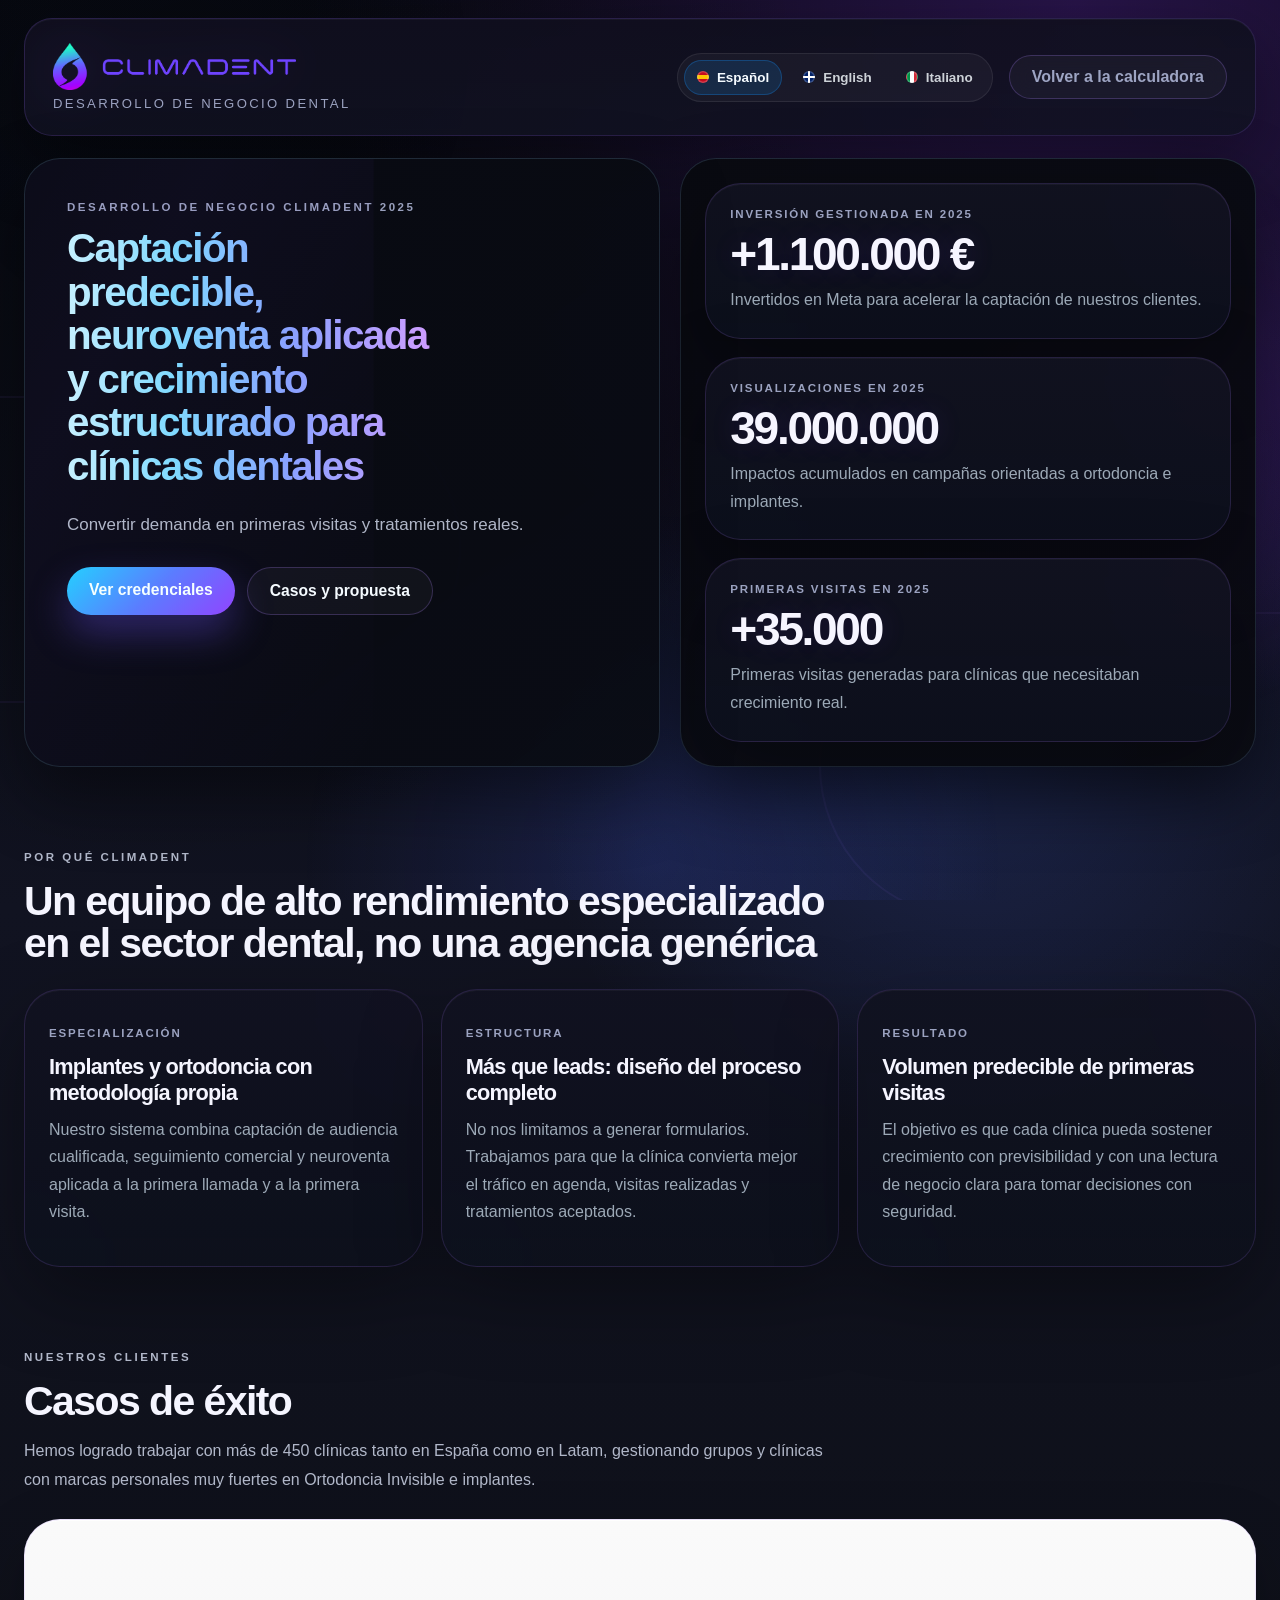
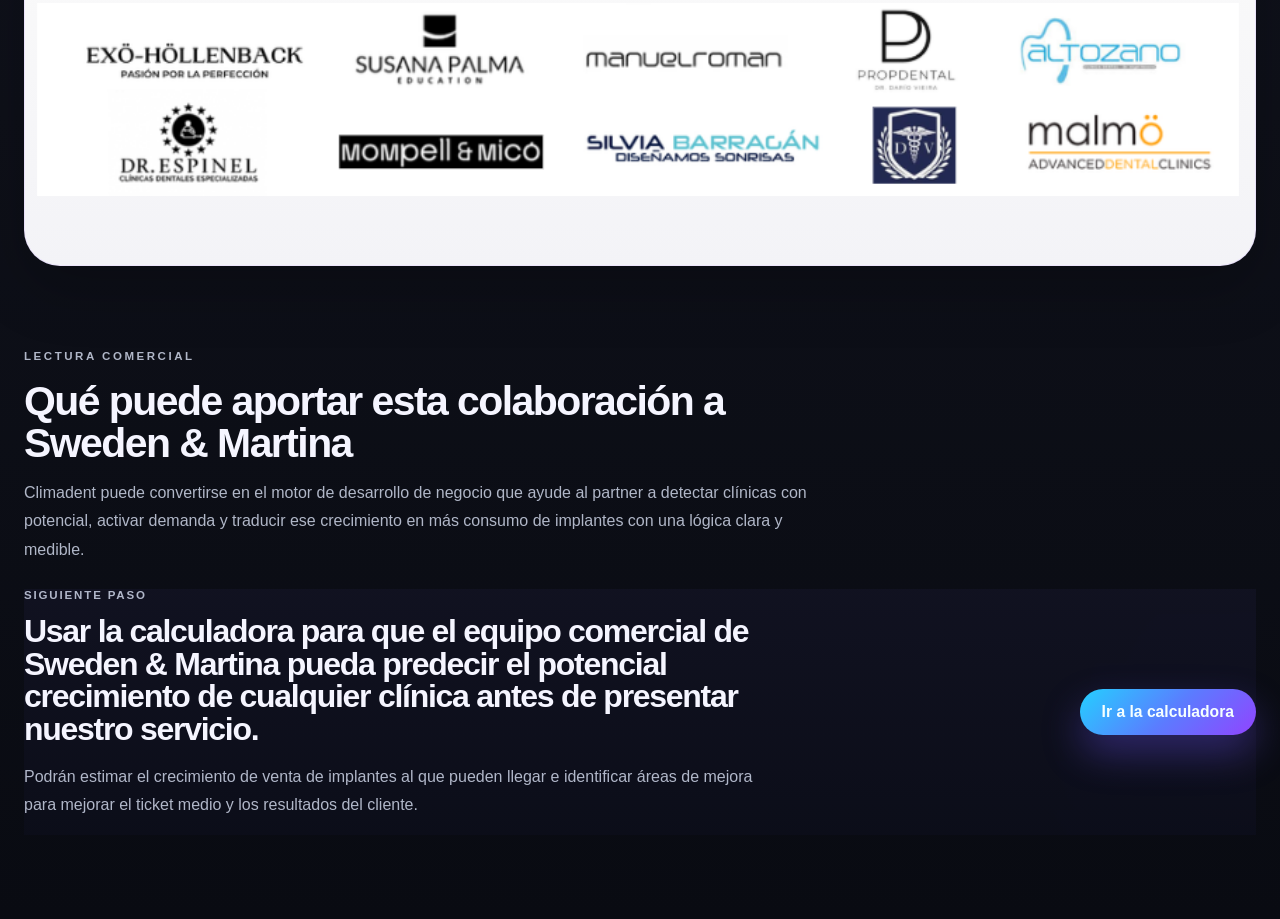
==== commit a067ed9c: "Polish calculator and Climadent copy" ====
--- a/climadent-2025.html
+++ b/climadent-2025.html
@@ -60,13 +60,10 @@
           <div class="hero-copy business-copy">
             <p class="eyebrow" data-i18n="heroEyebrow">Desarrollo de negocio Climadent 2025</p>
             <h1 data-i18n="heroTitle">
-              Captación predecible, neuroventa aplicada y crecimiento estructurado para clínicas
-              dentales
+              Captación predecible, neuroventa aplicada y crecimiento estructurado para clínicas dentales
             </h1>
             <p class="hero-text" data-i18n="heroText">
-              En Climadent llevamos más de 7 años obsesionados con entender el proceso mental del
-              paciente antes, durante y después de la experiencia en clínica para convertir demanda
-              en primeras visitas, cierres e implantología real.
+              Convertir demanda en primeras visitas y tratamientos reales.
             </p>
             <div class="hero-actions business-actions">
               <a class="primary-button" href="#credenciales" data-i18n="seeCredentials">Ver credenciales</a>
@@ -77,21 +74,21 @@
           <aside class="hero-panel business-panel">
             <div class="business-stat-grid">
               <article class="business-stat-card">
-                <p class="mini-label" data-i18n="statInvestmentLabel">Inversión gestionada</p>
+                <p class="mini-label" data-i18n="statInvestmentLabel">Inversión gestionada en 2025</p>
                 <strong>+1.100.000 €</strong>
                 <span data-i18n="statInvestmentText">
                   Invertidos en Meta para acelerar la captación de nuestros clientes.
                 </span>
               </article>
               <article class="business-stat-card">
-                <p class="mini-label" data-i18n="statViewsLabel">Visualizaciones</p>
+                <p class="mini-label" data-i18n="statViewsLabel">Visualizaciones en 2025</p>
                 <strong>39.000.000</strong>
                 <span data-i18n="statViewsText">
                   Impactos acumulados en campañas orientadas a ortodoncia e implantes.
                 </span>
               </article>
               <article class="business-stat-card">
-                <p class="mini-label" data-i18n="statVisitsLabel">Primeras visitas</p>
+                <p class="mini-label" data-i18n="statVisitsLabel">Primeras visitas en 2025</p>
                 <strong>+35.000</strong>
                 <span data-i18n="statVisitsText">
                   Primeras visitas generadas para clínicas que necesitaban crecimiento real.
@@ -203,15 +200,14 @@
             heroEyebrow: "Desarrollo de negocio Climadent 2025",
             heroTitle:
               "Captación predecible, neuroventa aplicada y crecimiento estructurado para clínicas dentales",
-            heroText:
-              "En Climadent llevamos más de 7 años obsesionados con entender el proceso mental del paciente antes, durante y después de la experiencia en clínica para convertir demanda en primeras visitas, cierres e implantología real.",
+            heroText: "Convertir demanda en primeras visitas y tratamientos reales.",
             seeCredentials: "Ver credenciales",
             casesAndProposal: "Casos y propuesta",
-            statInvestmentLabel: "Inversión gestionada",
+            statInvestmentLabel: "Inversión gestionada en 2025",
             statInvestmentText: "Invertidos en Meta para acelerar la captación de nuestros clientes.",
-            statViewsLabel: "Visualizaciones",
+            statViewsLabel: "Visualizaciones en 2025",
             statViewsText: "Impactos acumulados en campañas orientadas a ortodoncia e implantes.",
-            statVisitsLabel: "Primeras visitas",
+            statVisitsLabel: "Primeras visitas en 2025",
             statVisitsText: "Primeras visitas generadas para clínicas que necesitaban crecimiento real.",
             whyClimadentEyebrow: "Por qué Climadent",
             whyClimadentTitle:
@@ -254,15 +250,14 @@
             heroEyebrow: "Climadent business development 2025",
             heroTitle:
               "Predictable acquisition, applied neuro-sales and structured growth for dental clinics",
-            heroText:
-              "At Climadent, we have spent more than 7 years obsessively studying the patient's mental process before, during and after the clinic experience to turn demand into first visits, closures and real implant dentistry.",
+            heroText: "Turning demand into first visits and real treatments.",
             seeCredentials: "See credentials",
             casesAndProposal: "Cases and proposal",
-            statInvestmentLabel: "Managed investment",
+            statInvestmentLabel: "Managed investment in 2025",
             statInvestmentText: "Invested in Meta to accelerate patient acquisition for our clients.",
-            statViewsLabel: "Views",
+            statViewsLabel: "Views in 2025",
             statViewsText: "Accumulated impressions in campaigns focused on orthodontics and implants.",
-            statVisitsLabel: "First visits",
+            statVisitsLabel: "First visits in 2025",
             statVisitsText: "First visits generated for clinics that needed real growth.",
             whyClimadentEyebrow: "Why Climadent",
             whyClimadentTitle:
@@ -305,15 +300,14 @@
             heroEyebrow: "Sviluppo business Climadent 2025",
             heroTitle:
               "Acquisizione prevedibile, neurovendita applicata e crescita strutturata per cliniche dentali",
-            heroText:
-              "In Climadent lavoriamo da oltre 7 anni per comprendere in profondità il processo mentale del paziente prima, durante e dopo l'esperienza in clinica, trasformando la domanda in prime visite, chiusure e implantologia reale.",
+            heroText: "Trasformare la domanda in prime visite e trattamenti reali.",
             seeCredentials: "Vedi credenziali",
             casesAndProposal: "Casi e proposta",
-            statInvestmentLabel: "Investimento gestito",
+            statInvestmentLabel: "Investimento gestito nel 2025",
             statInvestmentText: "Investiti su Meta per accelerare l'acquisizione dei nostri clienti.",
-            statViewsLabel: "Visualizzazioni",
+            statViewsLabel: "Visualizzazioni nel 2025",
             statViewsText: "Impression cumulative in campagne orientate a ortodonzia e impianti.",
-            statVisitsLabel: "Prime visite",
+            statVisitsLabel: "Prime visite nel 2025",
             statVisitsText: "Prime visite generate per cliniche che avevano bisogno di crescita reale.",
             whyClimadentEyebrow: "Perché Climadent",
             whyClimadentTitle:
--- a/styles.css
+++ b/styles.css
@@ -1618,13 +1618,19 @@
   max-width: 760px;
 }
 
+.closing-copy .mini-label {
+  display: block;
+  margin-bottom: 14px;
+}
+
 .closing-copy h3 {
   font-size: 2rem;
   letter-spacing: -0.04em;
+  margin: 0;
 }
 
 .closing-copy p:last-child {
-  margin-top: 12px;
+  margin-top: 18px;
   line-height: 1.75;
 }
 
@@ -1702,7 +1708,7 @@
 }
 
 .business-copy h1 {
-  max-width: 13.5ch;
+  max-width: 17ch;
   background: linear-gradient(90deg, #c9f8ff 0%, #7fe0ff 28%, #89a4ff 58%, #d69cff 100%);
   -webkit-background-clip: text;
   background-clip: text;
@@ -2005,13 +2011,16 @@
     flex-direction: column;
     align-items: stretch;
     padding: 8px;
+    border-radius: 20px;
   }
 
   .language-button {
     width: 100%;
     padding-inline: 10px;
+    min-height: 46px;
     font-size: 0.8rem;
     justify-content: center;
+    border-radius: 14px;
   }
 
   .top-nav {
@@ -2027,6 +2036,7 @@
     align-items: center;
     justify-content: center;
     min-height: 48px;
+    border-radius: 18px;
   }
 
   .top-nav-link {
@@ -2317,6 +2327,23 @@
     border-radius: 22px;
   }
 
+  .language-switcher {
+    padding: 10px;
+    border-radius: 18px;
+  }
+
+  .language-button,
+  .ghost-link,
+  .nav-button,
+  .primary-button,
+  .secondary-button {
+    border-radius: 16px;
+  }
+
+  .language-button {
+    min-height: 44px;
+  }
+
   .eyebrow,
   .mini-label {
     letter-spacing: 0.14em;
